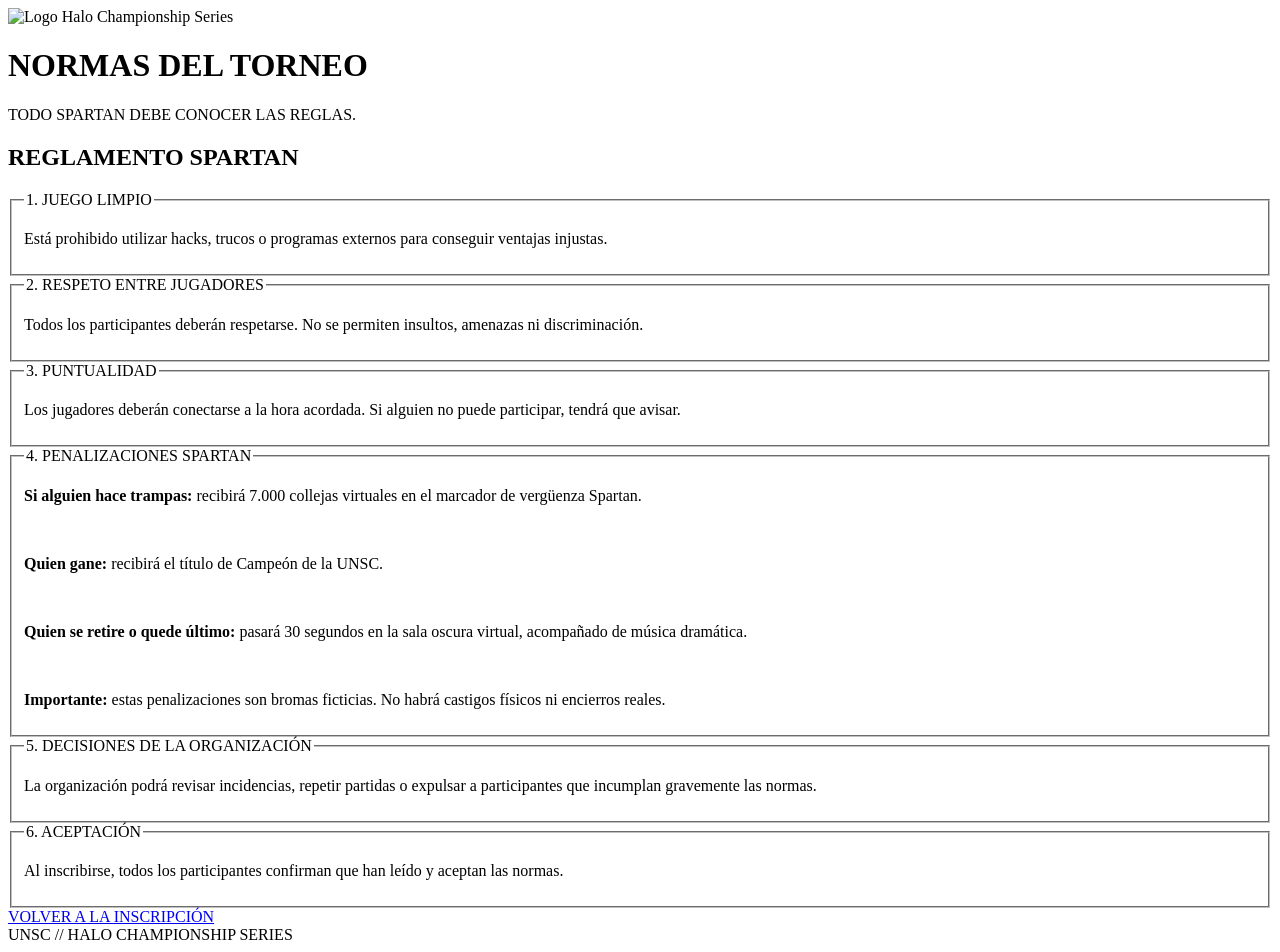
==== Ejer 7/Ejer/normas.html @ 361abbef "Inscripcion" ====
<!DOCTYPE html>
<html lang="es">

<head>
    <meta charset="UTF-8">
    <meta name="viewport" content="width=device-width, initial-scale=1.0">

    <title>Normas | Halo Championship Series</title>

    <link rel="stylesheet" href="css/reset.css">
    <link rel="stylesheet" href="css/main.css">
</head>

<body>

    <header class="header">

        <img src="img/HCS-Logo.webp"
             alt="Logo Halo Championship Series"
             class="logo">

        <h1>NORMAS DEL TORNEO</h1>

        <p class="header-text">
            TODO SPARTAN DEBE CONOCER LAS REGLAS.
        </p>

    </header>

    <main>

        <form>

            <h2>REGLAMENTO SPARTAN</h2>

            <fieldset>
                <legend>1. JUEGO LIMPIO</legend>

                <p>
                    Está prohibido utilizar hacks, trucos o programas externos
                    para conseguir ventajas injustas.
                </p>
            </fieldset>

            <fieldset>
                <legend>2. RESPETO ENTRE JUGADORES</legend>

                <p>
                    Todos los participantes deberán respetarse.
                    No se permiten insultos, amenazas ni discriminación.
                </p>
            </fieldset>

            <fieldset>
                <legend>3. PUNTUALIDAD</legend>

                <p>
                    Los jugadores deberán conectarse a la hora acordada.
                    Si alguien no puede participar, tendrá que avisar.
                </p>
            </fieldset>

            <fieldset>
                <legend>4. PENALIZACIONES SPARTAN</legend>

                <p>
                    <strong>Si alguien hace trampas:</strong>
                    recibirá 7.000 collejas virtuales en el marcador de vergüenza Spartan.
                </p>

                <br>

                <p>
                    <strong>Quien gane:</strong>
                    recibirá el título de Campeón de la UNSC.
                </p>

                <br>

                <p>
                    <strong>Quien se retire o quede último:</strong>
                    pasará 30 segundos en la sala oscura virtual,
                    acompañado de música dramática.
                </p>

                <br>

                <p>
                    <strong>Importante:</strong>
                    estas penalizaciones son bromas ficticias.
                    No habrá castigos físicos ni encierros reales.
                </p>
            </fieldset>

            <fieldset>
                <legend>5. DECISIONES DE LA ORGANIZACIÓN</legend>

                <p>
                    La organización podrá revisar incidencias,
                    repetir partidas o expulsar a participantes
                    que incumplan gravemente las normas.
                </p>
            </fieldset>

            <fieldset>
                <legend>6. ACEPTACIÓN</legend>

                <p>
                    Al inscribirse, todos los participantes confirman
                    que han leído y aceptan las normas.
                </p>
            </fieldset>

            <a href="index.html" class="back-button">
                VOLVER A LA INSCRIPCIÓN
            </a>

        </form>

    </main>

    <footer>
        UNSC // HALO CHAMPIONSHIP SERIES
    </footer>

</body>
</html>
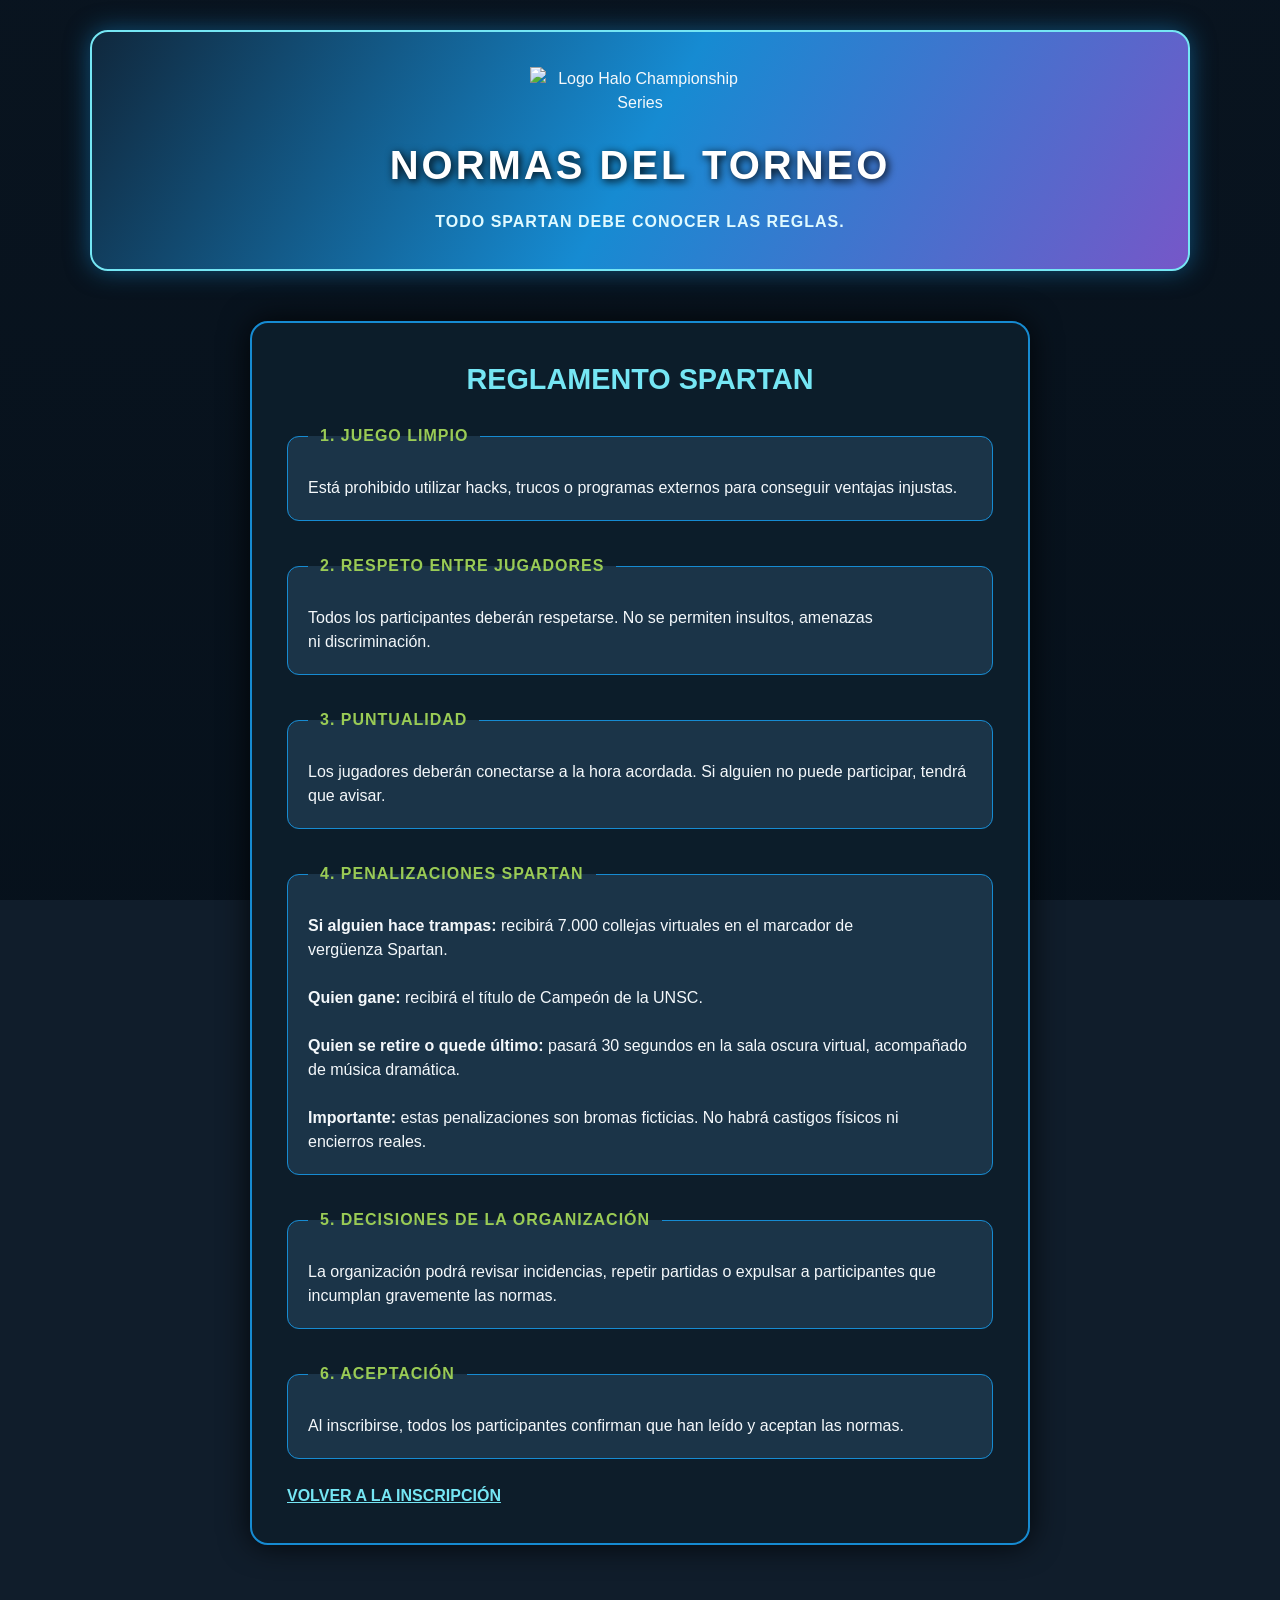
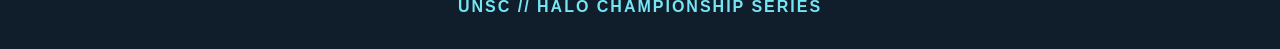
==== commit 5adb262c: "ejercicio 7" ====
--- a/Ejer 7/Ejer/normas.html
+++ b/Ejer 7/Ejer/normas.html
@@ -1,4 +1,3 @@
-
 <!DOCTYPE html>
 <html lang="es">
 
--- a/Ejer 7/Ejer/css/main.css
+++ b/Ejer 7/Ejer/css/main.css
@@ -0,0 +1,306 @@
+:root {
+    --blue: #168bd2;
+    --dark-blue: #101d2b;
+    --cyan: #75e6f4;
+    --green: #9acb55;
+    --purple: #7657c8;
+    --orange: #ff7043;
+    --white: #f4f8fb;
+}
+
+/* CONFIGURACIÓN GENERAL */
+
+* {
+    box-sizing: border-box;
+}
+
+body {
+    font-family: Arial, Helvetica, sans-serif;
+    color: var(--white);
+    background-color: var(--dark-blue);
+
+    /* IMAGEN DE FONDO */
+    background-image:
+        linear-gradient(
+            rgba(5, 15, 25, 0.65),
+            rgba(5, 15, 25, 0.85)
+        ),
+        url("../img/halo-5-guardians-reseña-portada-1.webp");
+
+    background-position: center;
+    background-repeat: no-repeat;
+    background-size: cover;
+    background-attachment: fixed;
+}
+
+/* CABECERA */
+
+.header {
+    width: 90%;
+    max-width: 1100px;
+    margin: 30px auto;
+    padding: 35px 20px;
+
+    text-align: center;
+
+    background: linear-gradient(
+        120deg,
+        #10283d,
+        #168bd2,
+        #7657c8
+    );
+
+    border: 2px solid var(--cyan);
+    border-radius: 18px;
+
+    box-shadow: 0 0 25px rgba(22, 139, 210, 0.5);
+}
+
+/* LOGO */
+
+.logo {
+    width: 220px;
+    max-width: 80%;
+    height: auto;
+    margin: 0 auto 20px;
+}
+
+/* TÍTULO */
+
+h1 {
+    color: white;
+    font-size: 2.5rem;
+    font-weight: bold;
+    letter-spacing: 3px;
+    margin-bottom: 15px;
+    text-shadow: 2px 2px 8px black;
+}
+
+.header-text {
+    color: #e0faff;
+    font-size: 1rem;
+    font-weight: bold;
+    letter-spacing: 1px;
+}
+
+/* CONTENIDO */
+
+main {
+    display: flex;
+    justify-content: center;
+    padding: 20px;
+}
+
+/* FORMULARIO */
+
+form {
+    width: 100%;
+    max-width: 780px;
+
+    padding: 35px;
+
+    background-color: rgba(13, 29, 43, 0.97);
+
+    border: 2px solid var(--blue);
+    border-radius: 18px;
+
+    box-shadow: 0 0 30px rgba(0, 0, 0, 0.8);
+}
+
+/* TÍTULO DEL FORMULARIO */
+
+h2 {
+    text-align: center;
+    color: var(--cyan);
+    font-size: 1.8rem;
+    margin-bottom: 15px;
+}
+
+.intro {
+    text-align: center;
+    color: #c6dce8;
+    margin-bottom: 25px;
+}
+
+/* GRUPOS */
+
+fieldset {
+    border: 1px solid var(--blue);
+    border-radius: 12px;
+
+    padding: 20px;
+    margin-bottom: 25px;
+
+    background-color: #1b3448;
+}
+
+legend {
+    color: var(--green);
+    font-weight: bold;
+    padding: 8px 12px;
+    letter-spacing: 1px;
+}
+
+/* CAMPOS */
+
+.form-group {
+    margin-bottom: 18px;
+}
+
+label {
+    display: block;
+    margin-bottom: 7px;
+    font-size: 1rem;
+    color: var(--white);
+}
+
+/* INPUTS */
+
+input,
+textarea,
+select {
+    border: 1px solid #71899a;
+    border-radius: 7px;
+
+    background-color: #0c1925;
+    color: white;
+}
+
+input:not([type="radio"], [type="checkbox"]),
+textarea,
+select {
+    width: 100%;
+    padding: 12px;
+    font-size: 1rem;
+}
+
+/* PLACEHOLDER */
+
+input::placeholder,
+textarea::placeholder {
+    color: #9aabb9;
+}
+
+/* FOCUS */
+
+input:focus,
+textarea:focus,
+select:focus {
+    outline: none;
+    border: 2px solid var(--cyan);
+    box-shadow: 0 0 10px var(--cyan);
+}
+
+/* RADIO Y CHECKBOX */
+
+.inline {
+    display: inline-block;
+    margin-right: 15px;
+    cursor: pointer;
+}
+
+.inline input {
+    accent-color: var(--green);
+}
+
+/* ENLACES */
+
+a {
+    color: var(--cyan);
+    font-weight: bold;
+}
+
+a:hover {
+    color: var(--green);
+}
+
+/* ASTERISCO OBLIGATORIO */
+
+.is-required::after {
+    content: " *";
+    color: var(--orange);
+    font-weight: bold;
+}
+
+/* BOTONES */
+
+.buttons {
+    display: flex;
+    gap: 15px;
+    justify-content: center;
+    flex-wrap: wrap;
+}
+
+.btn {
+    flex: 1;
+    min-height: 50px;
+    padding: 12px;
+
+    border: 2px solid var(--cyan);
+    border-radius: 9px;
+
+    background-color: var(--blue);
+    color: white;
+
+    font-size: 1rem;
+    font-weight: bold;
+
+    cursor: pointer;
+    transition: 0.3s;
+}
+
+.btn-reset {
+    background-color: var(--purple);
+}
+
+.btn:hover {
+    background-color: var(--green);
+    color: #101923;
+    transform: translateY(-3px);
+}
+
+/* MENSAJE FINAL */
+
+.note {
+    margin-top: 25px;
+    text-align: center;
+    color: var(--orange);
+    font-weight: bold;
+    letter-spacing: 2px;
+}
+
+/* PIE DE PÁGINA */
+
+footer {
+    text-align: center;
+    padding: 30px;
+    color: var(--cyan);
+    font-weight: bold;
+    letter-spacing: 2px;
+}
+
+/* DISEÑO RESPONSIVE */
+
+@media (max-width: 600px) {
+
+    .header {
+        width: 95%;
+        padding: 20px 10px;
+    }
+
+    h1 {
+        font-size: 1.7rem;
+    }
+
+    form {
+        padding: 18px;
+    }
+
+    .buttons {
+        flex-direction: column;
+    }
+
+    .inline {
+        margin-right: 8px;
+    }
+}
